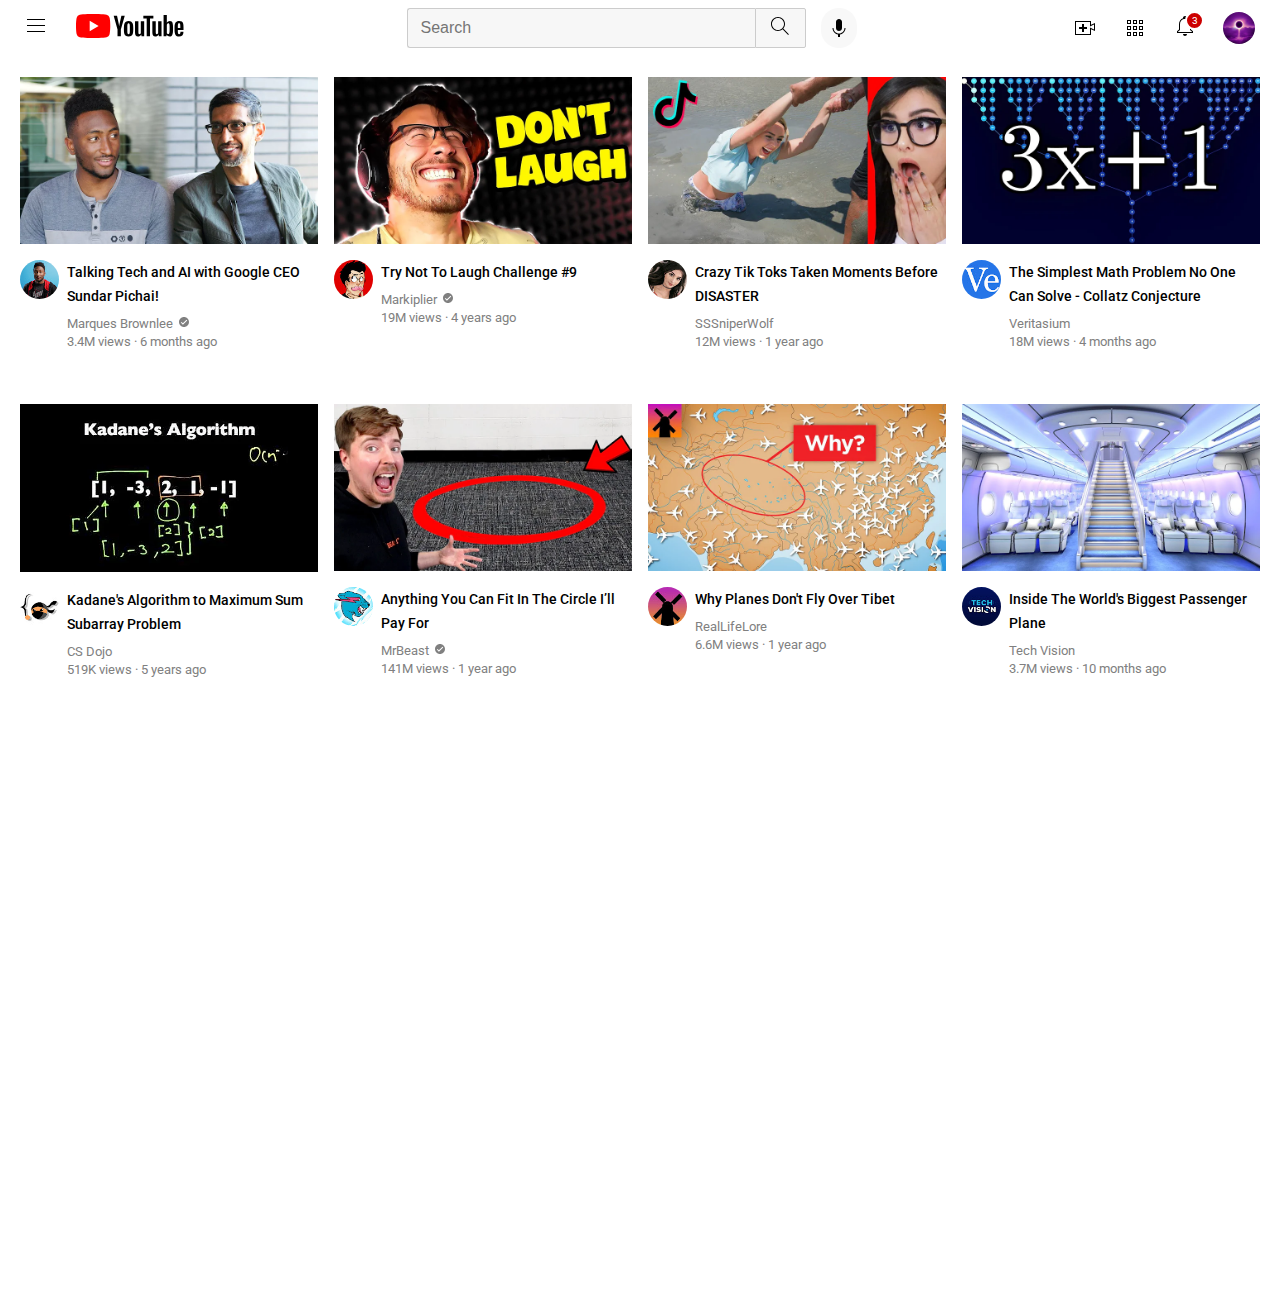
==== src/index.html @ 6eafabf6 "..." ====
<!DOCTYPE html>
<html lang="en">
<head>
    <meta charset="UTF-8">
    <meta name="viewport" content="width=device-width, initial-scale=1.0">
    <title>YouTube Clone</title>
    <link rel="stylesheet" href="style.css">
    <link rel="stylesheet" type="text/css" href="header.css">
    <link href="https://fonts.googleapis.com/css?family=Roboto+Mono|Roboto+Slab|Roboto:300,400,500,700" rel="stylesheet" />
</head>
<body>
    <header>
        <div class="left-section">
            <img src="../icons/hamburger-menu.svg" alt="WTF?!?!" class="hamburger-menu">
            <a href="https://youtube.com" class="ytb-logo-ling"><img src="../icons/youtube-logo.svg" alt="WTF?!?!" class="ytb-logo"></a>
        </div>
        <div class="middle-section">
            <input type="text" class="ytb-input" placeholder="Search">
        
            <button class="search-btn">
                <img src="../icons/search.svg" alt="WTF?!?!" class="search-icon">
            </button>
            <div class="tip">Search</div>
            <button class="microphone-btn">
                <img src="../icons/voice-search-icon.svg" alt="WTF?!?!" class="microphone-icon">
            </button>
            <div class="tip">Search with your voice</div>
        </div>
        <div class="right-section">
            <div class="tooltip-container">
                <img src="../icons/upload.svg" alt="WTF?!?!" class="tooltip-icon">
                <div class="tip">Create</div>
            </div>
            <div class="tooltip-container">
                <img src="../icons/youtube-apps.svg" alt="WTF?!?!" class="tooltip-icon">
                <div class="tip">YouTube apps</div>
            </div>
            <div class="tooltip-container">
                <div class="notifications-container">
                    <img src="../icons/notifications.svg" alt="WTF?!?!" class="tooltip-icon">
                    <div class="notification-count">3</div>
                </div>
                <div class="tip">Notifications</div>
            </div>
            <img src="../images/avatar.jpg" alt="WTF?!?!" class="user-avatar">
        </div>
    </header>


    <div class="main">
        <div class="video-grid">
            <!-- 1 -->
    
            <div class="video-preview">
                <div class="video-thumbnail">
                    <a href="https://www.youtube.com/watch?v=n2RNcPRtAiY&ab_channel=MarquesBrownlee">
                        <img src="../images/thumbnail-1.webp" alt="WTF?!?!" class="thumbnail">
                    </a>
                </div>
                <div class="video-info-grid">
                    <div class="channel-picture">
                        <a href="https://www.youtube.com/@mkbhd">
                            <img src="../channel-pictures/channel-1.jpeg" alt="WTF?!?!" class="profile-picture">
                        </a>
                        
                    </div>
                    <div class="video-info">
                        <p class="video-title">
                            <a href="https://www.youtube.com/watch?v=n2RNcPRtAiY&ab_channel=MarquesBrownlee" class="video-title-link">Talking Tech and AI with Google CEO Sundar Pichai!</a>
                        </p>
                        
                        <p class="video-author">
                            <a href="https://www.youtube.com/@mkbhd" class="video-author-link">
                                Marques Brownlee <svg height="12" viewBox="0 0 24 24" width="12" focusable="false" style="pointer-events: none; display: inline-block; fill: gray; margin-left: 2px;"><path d="M12 2C6.5 2 2 6.5 2 12s4.5 10 10 10 10-4.5 10-10S17.5 2 12 2zM9.8 17.3l-4.2-4.1L7 11.8l2.8 2.7L17 7.4l1.4 1.4-8.6 8.5z"></path></svg>
                            </a>
                        </p>
                        <p class="video-stats">
                            3.4M views &#183; 6 months ago
                        </p>
                    </div>
                </div>
            </div>
    
            <!-- 2 -->
    
            <div class="video-preview">
                <div class="video-thumbnail">
                    <a href="https://www.youtube.com/watch?v=mP0RAo9SKZk">
                        <img src="../images/thumbnail-2.webp" alt="WTF?!?!" class="thumbnail">
                    </a>
                    
                </div>
                <div class="video-info-grid">
                    <div class="channel-picture">
                        <a href="https://www.youtube.com/c/markiplier">
                            <img src="../channel-pictures/channel-2.jpeg" alt="WTF?!?!" class="profile-picture">
                        </a>
                        
                    </div>
                    <div class="video-info">
                        <p class="video-title">
                            <a href="https://www.youtube.com/watch?v=mP0RAo9SKZk" class="video-title-link">
                                Try Not To Laugh Challenge #9
                            </a>
                        </p>
                        <p class="video-author">
                            <a href="https://www.youtube.com/c/markiplier" class="video-author-link">
                                Markiplier <svg height="12" viewBox="0 0 24 24" width="12" focusable="false" style="pointer-events: none; display: inline-block; fill: gray; margin-left: 2px;"><path d="M12 2C6.5 2 2 6.5 2 12s4.5 10 10 10 10-4.5 10-10S17.5 2 12 2zM9.8 17.3l-4.2-4.1L7 11.8l2.8 2.7L17 7.4l1.4 1.4-8.6 8.5z"></path></svg>
                            </a>
                        </p>
                        
                        <p class="video-stats">
                            19M views &#183; 4 years ago
                        </p>
                    </div>
                </div>
            </div>
    
            <!-- 3 -->
            <div class="video-preview">
                <div class="video-thumbnail">
                    <a href="https://www.youtube.com/watch?v=FgjPQQeTh1w">
                        <img src="../images/thumbnail-3.webp" alt="WTF?!?!" class="thumbnail">
                    </a>
                    
                </div>
                <div class="video-info-grid">
                    <div class="channel-picture">
                        <a href="https://www.youtube.com/user/SSSniperWolf">
                            <img src="../channel-pictures/channel-3.jpeg" alt="WTF?!?!" class="profile-picture">
                        </a>
                        
                    </div>
                    <div class="video-info">
                        <p class="video-title">
                            <a href="https://www.youtube.com/watch?v=FgjPQQeTh1w" class="video-title-link">
                                Crazy Tik Toks Taken Moments Before DISASTER
                            </a>
                        </p>
                        <p class="video-author">
                            <a href="https://www.youtube.com/user/SSSniperWolf" class="video-author-link">
                                SSSniperWolf
                            </a>
                        </p>
                        <p class="video-stats">
                            12M views &#183; 1 year ago
                        </p>
                    </div>
                </div>
            </div>
    
            <!-- 4 -->
            <div class="video-preview">
                <div class="video-thumbnail">
                    <a href="https://www.youtube.com/watch?v=094y1Z2wpJg">
                        <img src="../images/thumbnail-4.webp" alt="WTF?!?!" class="thumbnail">
                    </a>
                    
                </div>
                <div class="video-info-grid">
                    <div class="channel-picture">
                        <a href="https://www.youtube.com/c/veritasium">
                            <img src="../channel-pictures/channel-4.jpeg" alt="WTF?!?!" class="profile-picture">
                        </a>
                        
                    </div>
                    <div class="video-info">
                        <p class="video-title">
                            <a href="https://www.youtube.com/watch?v=094y1Z2wpJg" class="video-title-link">
                                The Simplest Math Problem No One Can Solve - Collatz Conjecture
                            </a>
                        </p>
                        <p class="video-author">
                            <a href="https://www.youtube.com/c/veritasium" class="video-author-link">
                                Veritasium
                            </a>
                        </p>
                        <p class="video-stats">
                            18M views &#183; 4 months ago
                        </p>
                    </div>
                </div>
            </div>
    
            <!-- 5 -->
            <div class="video-preview">
                <div class="video-thumbnail">
                    <a href="https://www.youtube.com/watch?v=86CQq3pKSUw">
                        <img src="../images/thumbnail-5.webp" alt="WTF?!?!" class="thumbnail">
                    </a>
                    
                </div>
                <div class="video-info-grid">
                    <div class="channel-picture">
                        <a href="https://www.youtube.com/c/CSDojo">
                            <img src="../channel-pictures/channel-5.jpeg" alt="WTF?!?!" class="profile-picture">
                        </a>
                        
                    </div>
                    <div class="video-info">
                        <p class="video-title">
                            <a href="https://www.youtube.com/watch?v=86CQq3pKSUw" class="video-title-link">
                                Kadane's Algorithm to Maximum Sum Subarray Problem
                            </a>
                        </p>
                        <p class="video-author">
                            <a href="https://www.youtube.com/c/CSDojo" class="video-author-link">
                                CS Dojo
                            </a>
                        </p>
                        <p class="video-stats">
                            519K views &#183; 5 years ago
                        </p>
                    </div>
                </div>
            </div>
        
            <!-- 6 -->
            <div class="video-preview">
                <div class="video-thumbnail">
                    <a href="https://www.youtube.com/watch?v=yXWw0_UfSFg">
                        <img src="../images/thumbnail-6.webp" alt="WTF?!?!" class="thumbnail">
                    </a>
                    
                </div>
                <div class="video-info-grid">
                    <div class="channel-picture">
                        <a href="https://www.youtube.com/channel/UCX6OQ3DkcsbYNE6H8uQQuVA">
                            <img src="../channel-pictures/channel-6.jpeg" alt="WTF?!?!" class="profile-picture">
                        </a>
                        
                    </div>
                    <div class="video-info">
                        <p class="video-title">
                            <a href="https://www.youtube.com/watch?v=yXWw0_UfSFg" class="video-title-link">
                                Anything You Can Fit In The Circle I’ll Pay For
                            </a>
                        </p>
                        <p class="video-author">
                            <a href="https://www.youtube.com/channel/UCX6OQ3DkcsbYNE6H8uQQuVA" class="video-author-link">
                                MrBeast <svg height="12" viewBox="0 0 24 24" width="12" focusable="false" style="pointer-events: none; display: inline-block; fill: gray; margin-left: 2px;"><path d="M12 2C6.5 2 2 6.5 2 12s4.5 10 10 10 10-4.5 10-10S17.5 2 12 2zM9.8 17.3l-4.2-4.1L7 11.8l2.8 2.7L17 7.4l1.4 1.4-8.6 8.5z"></path></svg>
                            </a>
                        </p>
                        <p class="video-stats">
                            141M views &#183; 1 year ago
                        </p>
                    </div>
                </div>
            </div>
    
            <!-- 7 -->
            <div class="video-preview">
                <div class="video-thumbnail">
                    <a href="https://www.youtube.com/watch?v=fNVa1qMbF9Y">
                        <img src="../images/thumbnail-7.webp" alt="WTF?!?!" class="thumbnail">
                    </a>
                    
                </div>
                <div class="video-info-grid">
                    <div class="channel-picture">
                        <a href="https://www.youtube.com/channel/UCP5tjEmvPItGyLhmjdwP7Ww">
                            <img src="../channel-pictures/channel-7.jpeg" alt="WTF?!?!" class="profile-picture">
                        </a>
                    </div>
                    <div class="video-info">
                        <p class="video-title">
                            <a href="https://www.youtube.com/watch?v=fNVa1qMbF9Y" class="video-title-link">
                                Why Planes Don't Fly Over Tibet
                            </a>
                        </p>
                        <p class="video-author">
                            <a href="https://www.youtube.com/channel/UCP5tjEmvPItGyLhmjdwP7Ww" class="video-author-link">
                                RealLifeLore
                            </a>
                        </p>
                        <p class="video-stats">
                            6.6M views &#183; 1 year ago
                        </p>
                    </div>
                </div>
            </div>
        
            <!-- 8 -->
            <div class="video-preview">
                <div class="video-thumbnail">
                    <a href="https://www.youtube.com/watch?v=lFm4EM1juls">
                        <img src="../images/thumbnail-8.webp" alt="WTF?!?!" class="thumbnail">
                    </a>
                </div>
                <div class="video-info-grid">
                    <div class="channel-picture">
                        <a href="https://www.youtube.com/channel/UCHAK6CyegY22Zj2GWrcaIxg">
                            <img src="../channel-pictures/channel-8.jpeg" alt="WTF?!?!" class="profile-picture">
                        </a>
                    </div>
                    <div class="video-info">
                        <p class="video-title">
                            <a href="https://www.youtube.com/watch?v=lFm4EM1juls" class="video-title-link">
                                Inside The World's Biggest Passenger Plane
                            </a>
                        </p>
                        <p class="video-author">
                            <a href="https://www.youtube.com/channel/UCHAK6CyegY22Zj2GWrcaIxg" class="video-author-link">
                                Tech Vision
                            </a>
                        </p>
                        <p class="video-stats">
                            3.7M views &#183; 10 months ago
                        </p>
                    </div>
                </div>
                
                
        </div>
    </div>

    
    
</body>
</html>
---- src/style.css ----
@import url('https://fonts.googleapis.com/css2?family=Roboto:wght@400;500;700&display=swap');

html,
body {
    font-family: "Roboto", Arial;
}

.main {
    padding-top: 57px;
}

.video-grid {
    display: grid;
    grid-template-columns: 1fr 1fr 1fr 1fr;
    column-gap: 16px;
    row-gap: 40px;
    padding: 20px;
}

.thumbnail-container {
    position: relative;
    box-sizing: border-box;
}

.thumbnail {
    width: 100%;
}

.video-title {
    font-weight: 500;
    font-size: 14px;
    margin-bottom: 5px;
    margin-top: 12px;
    line-height: 24px;
}

.video-title-link {
    text-decoration: none;
    display: inline-block;
    color: black;
}

.video-title-text {
    display: block;
    font-weight: 500;
}

.video-author,
.video-stats {
    color: gray;
    font-size: small;
}

.video-author {
    margin-bottom: 3px;
    margin-top: 8px;
    display: block;
}

.video-author-link {
    text-decoration: none;
    color: gray;
}

.video-stats {
    margin-top: 0;
    margin-bottom: 15px;
}

.video-info-grid {
    display: grid;
    grid-template-columns: 47px 1fr;
}

.channel-picture {
    margin-top: 12px;
    margin-right: 8px;
}

.profile-picture {
    width: 100%;
    border-radius: 50%;
}

.video-time {
    position: absolute;
    bottom: 7px;
    right: 4px;
    background-color: black;
    color: white;
    border-radius: 2px;
    opacity: 0.9;
    padding: 2px 4px;
    font-size: 12px;
    font-weight: 500;
}
---- src/header.css ----
html,
body {
    padding: 0;
    margin: 0;
    padding-bottom: 300px;
    font-family: "Roboto", Arial;
}

header {
    display: flex;
    height: 55px;
    width: 100%;
    flex-direction: row;
    justify-content: space-between;
    align-items: center;
    margin-bottom: 20px;
    background-color: white;
    position: fixed;
    margin-bottom: 20px;
}

.left-section {
    width: 185px;
}

.hamburger-menu {
    height: 24px;
    margin-left: 24px;
    margin-right: 24px;
    vertical-align: top;
    cursor: pointer;
}

.ytb-logo {
    height: 24px;
    cursor: pointer;
}

.middle-section {
    display: flex;
    flex: 1;
    margin-left: 70px;
    margin-right: 35px;
    max-width: 450px;
}

.ytb-input {
    width: 100%;
    border-width: 1px;
    outline: none;
    border-bottom-left-radius: 3px;
    border-top-left-radius: 3px;
    border-style: solid;
    border-color: #cccccc;
    padding-left: 13px;
    padding-top: 10px;
    padding-bottom: 10px;
    max-width: 450px;
    border-right: none;
    background-color: #f7f7f7;
    font-size: 16px;
}

.right-section {
    width: 182px;
    display: flex;
    align-items: center;
    justify-content: space-between;
    margin-left: 30px;
    margin-right: 25px;

}

.search-icon {
    width: 24px;
    height: 24px;
}

.search-btn {
    height: 40px;
    width: 64px;
    border: 1px solid #cccccc;
    
    border-top-right-radius: 2px;
    border-bottom-right-radius: 2px;
    background-color: #f7f7f7;
    cursor: pointer;
    margin-right: 8px;
    margin-right: 15px;
}

.microphone-icon {
    width: 24px;
    height: 24px;
}

.microphone-btn {
    cursor: pointer;
    height: 40px;
    width: 40px;
    border-radius: 20px;
    border: none;
    background-color: #f8f8f8;
    display: flex;
    justify-content: center;
    align-items: center;
}

.tooltip-container {
    position: relative;
    display: flex;
    justify-content: center;
}

.tooltip-icon {
    width: 24px;
    height: 24px;
    cursor: pointer;
    cursor: pointer;
}

.tooltip-icon:hover + .tip,
.notifications-container:hover + .tip,
.search-container:hover + .tip,
.microphone-container:hover + .tip {
    opacity: 0.8;
}

.user-avatar {
    width: 32px;
    height: 32px;
    border-radius: 50%;
    cursor: pointer;
}

.notification-count {
    cursor: pointer;
    width: 15px;
    height: 15px;
    background-color: #cc0000;
    border-radius: 80px;
    position: absolute;
    top: -3px;
    right: -7px;
    color: white;
    border: 2px solid white;
    display: flex;
    justify-content: center;
    align-items: center;
    font-size: 10px;
}

.tip {
    background-color: rgba(96, 96, 96, 0.8);
    color: white;
    font-size: 12px;
    padding: 8px;
    border-radius: 2px;
    opacity: 0;
    transition: opacity 150ms;
    position: absolute;
    top: 30px;
    cursor: default;
}
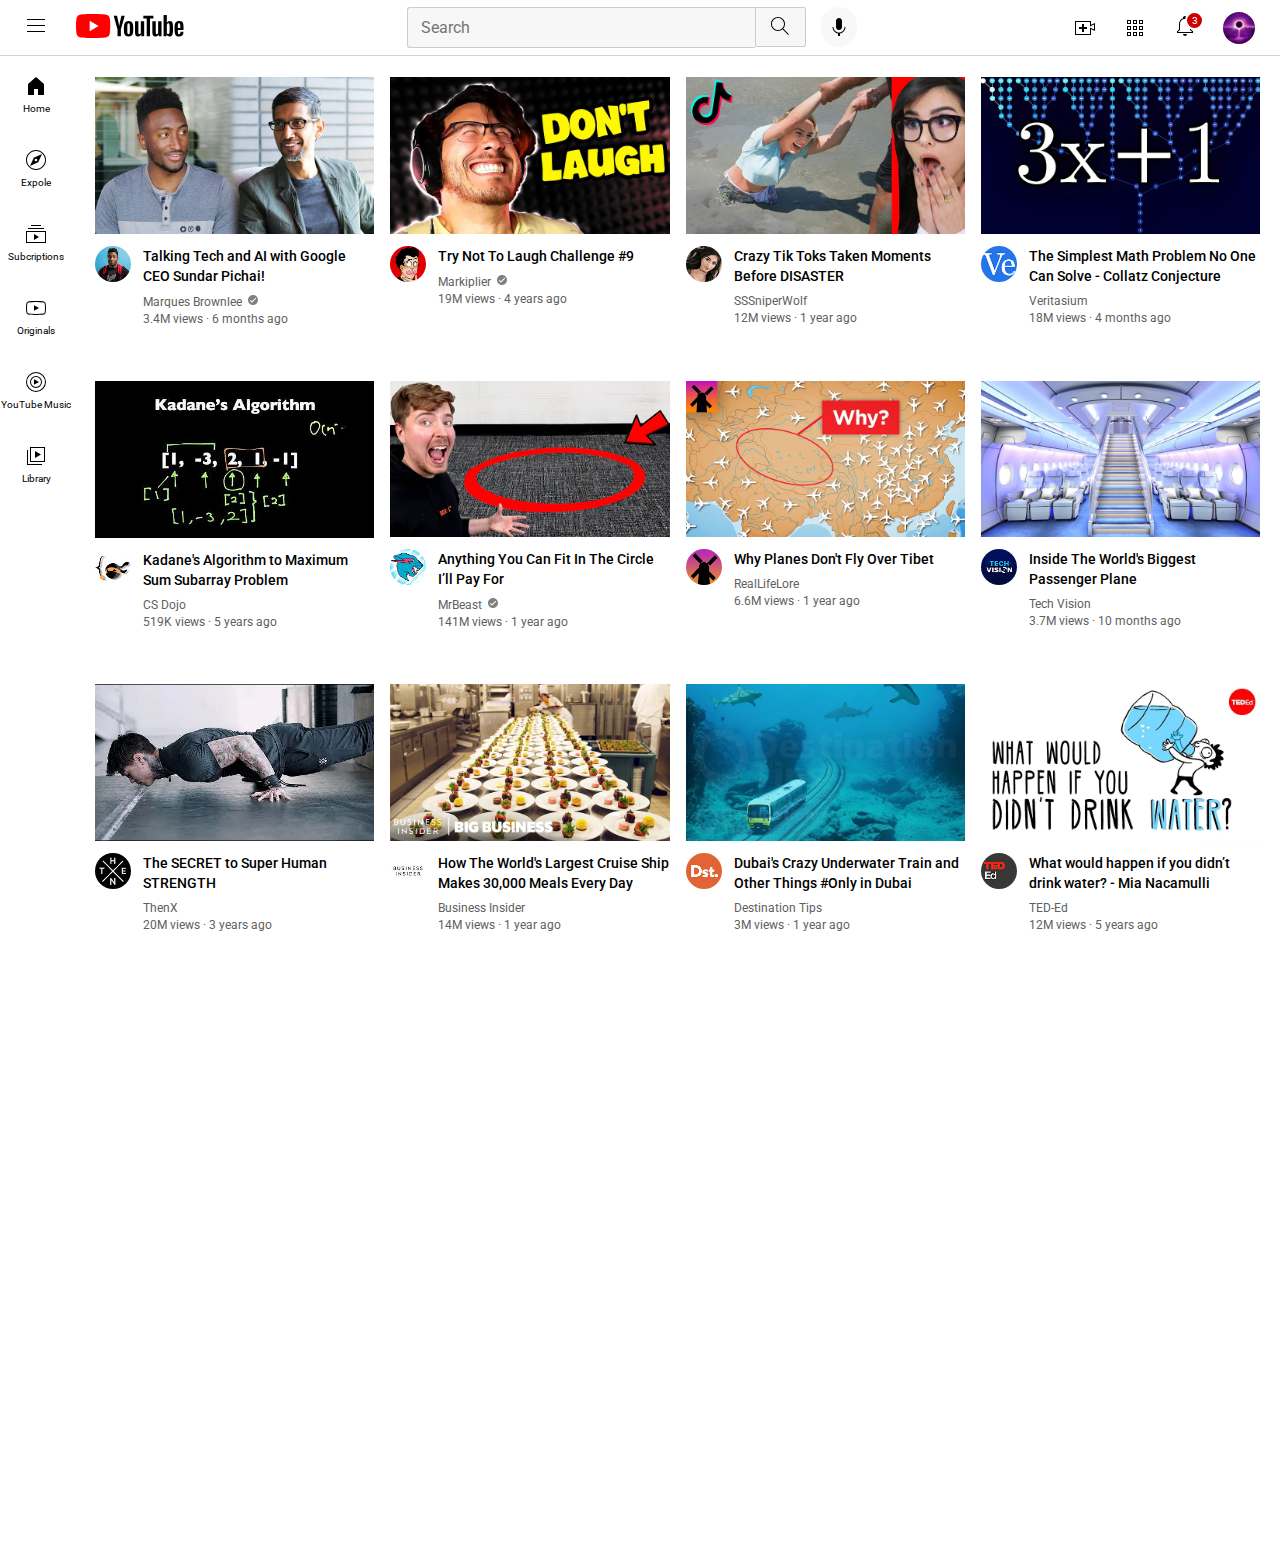
==== commit af39f850: "add sidebar" ====
--- a/src/index.html
+++ b/src/index.html
@@ -6,6 +6,7 @@
     <title>YouTube Clone</title>
     <link rel="stylesheet" href="style.css">
     <link rel="stylesheet" type="text/css" href="header.css">
+    <link rel="stylesheet" href="sidebar.css">
     <link href="https://fonts.googleapis.com/css?family=Roboto+Mono|Roboto+Slab|Roboto:300,400,500,700" rel="stylesheet" />
 </head>
 <body>
@@ -46,8 +47,34 @@
         </div>
     </header>
 
-
-    <div class="main">
+    <nav class="sidebar">
+        <div class="sidebar-link">
+            <img src="../icons/home.svg" alt="WTF">
+            <div>Home</div>
+        </div>
+        <div class="sidebar-link">
+            <img src="../icons/explore.svg" alt="WTF">
+            <div>Expole</div>
+        </div>
+        <div class="sidebar-link">
+            <img src="../icons/subscriptions.svg" alt="WTF">
+            <div>Subcriptions</div>
+        </div>
+        <div class="sidebar-link">
+            <img src="../icons/originals.svg" alt="WTF">
+            <div>Originals</div>
+        </div>
+        <div class="sidebar-link">
+            <img src="../icons/youtube-music.svg" alt="WTF">
+            <div>YouTube Music</div>
+        </div>
+        <div class="sidebar-link">
+            <img src="../icons/library.svg" alt="WTF">
+            <div>Library</div>
+        </div>
+    </nav>
+
+    <main class="main">
         <div class="video-grid">
             <!-- 1 -->
     
@@ -308,9 +335,132 @@
                             3.7M views &#183; 10 months ago
                         </p>
                     </div>
-                </div>
-                
-                
+                </div>    
+            </div>
+
+            <!-- 9 -->
+            <div class="video-preview">
+                <div class="video-thumbnail">
+                    <a href="https://www.youtube.com/watch?v=n2RNcPRtAiY&ab_channel=MarquesBrownlee">
+                        <img src="../images/thumbnail-9.webp" alt="WTF?!?!" class="thumbnail">
+                    </a>
+                </div>
+                <div class="video-info-grid">
+                    <div class="channel-picture">
+                        <a href="https://www.youtube.com/@mkbhd">
+                            <img src="../channel-pictures/channel-9.jpeg" alt="WTF?!?!" class="profile-picture">
+                        </a>
+                        
+                    </div>
+                    <div class="video-info">
+                        <p class="video-title">
+                            <a href="https://www.youtube.com/watch?v=n2RNcPRtAiY&ab_channel=MarquesBrownlee" class="video-title-link">The SECRET to Super Human STRENGTH</a>
+                        </p>
+                        
+                        <p class="video-author">
+                            <a href="https://www.youtube.com/@mkbhd" class="video-author-link">
+                                ThenX
+                            </a>
+                        </p>
+                        <p class="video-stats">
+                            20M views &#183; 3 years ago
+                        </p>
+                    </div>
+                </div>
+            </div>
+
+            <!-- 10 -->
+            <div class="video-preview">
+                <div class="video-thumbnail">
+                    <a href="https://www.youtube.com/watch?v=n2RNcPRtAiY&ab_channel=MarquesBrownlee">
+                        <img src="../images/thumbnail-10.webp" alt="WTF?!?!" class="thumbnail">
+                    </a>
+                </div>
+                <div class="video-info-grid">
+                    <div class="channel-picture">
+                        <a href="https://www.youtube.com/@mkbhd">
+                            <img src="../channel-pictures/channel-10.jpeg" alt="WTF?!?!" class="profile-picture">
+                        </a>
+                        
+                    </div>
+                    <div class="video-info">
+                        <p class="video-title">
+                            <a href="https://www.youtube.com/watch?v=n2RNcPRtAiY&ab_channel=MarquesBrownlee" class="video-title-link">How The World's Largest Cruise Ship Makes 30,000 Meals Every Day</a>
+                        </p>
+                        
+                        <p class="video-author">
+                            <a href="https://www.youtube.com/@mkbhd" class="video-author-link">
+                                Business Insider
+                            </a>
+                        </p>
+                        <p class="video-stats">
+                            14M views &#183; 1 year ago
+                        </p>
+                    </div>
+                </div>
+            </div>
+
+            <!-- 11 -->
+            <div class="video-preview">
+                <div class="video-thumbnail">
+                    <a href="https://www.youtube.com/watch?v=n2RNcPRtAiY&ab_channel=MarquesBrownlee">
+                        <img src="../images/thumbnail-11.webp" alt="WTF?!?!" class="thumbnail">
+                    </a>
+                </div>
+                <div class="video-info-grid">
+                    <div class="channel-picture">
+                        <a href="https://www.youtube.com/@mkbhd">
+                            <img src="../channel-pictures/channel-11.jpeg" alt="WTF?!?!" class="profile-picture">
+                        </a>
+                        
+                    </div>
+                    <div class="video-info">
+                        <p class="video-title">
+                            <a href="https://www.youtube.com/watch?v=n2RNcPRtAiY&ab_channel=MarquesBrownlee" class="video-title-link">Dubai's Crazy Underwater Train and Other Things #Only in Dubai</a>
+                        </p>
+                        
+                        <p class="video-author">
+                            <a href="https://www.youtube.com/@mkbhd" class="video-author-link">
+                                Destination Tips
+                            </a>
+                        </p>
+                        <p class="video-stats">
+                            3M views &#183; 1 year ago
+                        </p>
+                    </div>
+                </div>
+            </div>
+
+            <!-- 12 -->
+            <div class="video-preview">
+                <div class="video-thumbnail">
+                    <a href="https://www.youtube.com/watch?v=n2RNcPRtAiY&ab_channel=MarquesBrownlee">
+                        <img src="../images/thumbnail-12.webp" alt="WTF?!?!" class="thumbnail">
+                    </a>
+                </div>
+                <div class="video-info-grid">
+                    <div class="channel-picture">
+                        <a href="https://www.youtube.com/@mkbhd">
+                            <img src="../channel-pictures/channel-12.jpeg" alt="WTF?!?!" class="profile-picture">
+                        </a>
+                        
+                    </div>
+                    <div class="video-info">
+                        <p class="video-title">
+                            <a href="https://www.youtube.com/watch?v=n2RNcPRtAiY&ab_channel=MarquesBrownlee" class="video-title-link">What would happen if you didn’t drink water? - Mia Nacamulli</a>
+                        </p>
+                        
+                        <p class="video-author">
+                            <a href="https://www.youtube.com/@mkbhd" class="video-author-link">
+                                TED-Ed
+                            </a>
+                        </p>
+                        <p class="video-stats">
+                            12M views &#183; 5 years ago
+                        </p>
+                    </div>
+                </div>
+            </div>
         </div>
     </div>
 
--- a/src/style.css
+++ b/src/style.css
@@ -7,6 +7,7 @@
 
 .main {
     padding-top: 57px;
+    padding-left: 75px;
 }
 
 .video-grid {
@@ -30,8 +31,8 @@
     font-weight: 500;
     font-size: 14px;
     margin-bottom: 5px;
-    margin-top: 12px;
-    line-height: 24px;
+    margin-top: 8px;
+    line-height: 20px;
 }
 
 .video-title-link {
@@ -47,8 +48,8 @@
 
 .video-author,
 .video-stats {
-    color: gray;
-    font-size: small;
+    color: #606060;
+    font-size: 12px;
 }
 
 .video-author {
@@ -59,7 +60,7 @@
 
 .video-author-link {
     text-decoration: none;
-    color: gray;
+    color: #606060;
 }
 
 .video-stats {
@@ -69,12 +70,14 @@
 
 .video-info-grid {
     display: grid;
-    grid-template-columns: 47px 1fr;
+    grid-template-columns: 48px 1fr;
 }
 
 .channel-picture {
-    margin-top: 12px;
+    margin-top: 8px;
     margin-right: 8px;
+    width: 36px;
+    height: 36px;
 }
 
 .profile-picture {
--- a/src/header.css
+++ b/src/header.css
@@ -17,6 +17,13 @@
     background-color: white;
     position: fixed;
     margin-bottom: 20px;
+    top: 0;
+    left: 0;
+    right: 0;
+
+    border-bottom-style: solid;
+    border-bottom-width: 1px;
+    border-bottom-color: lightgray;
 }
 
 .left-section {
--- a/src/sidebar.css
+++ b/src/sidebar.css
@@ -0,0 +1,30 @@
+@import url('https://fonts.googleapis.com/css2?family=Roboto:wght@400;500;700&display=swap');
+
+* {
+    font-family: "Roboto", Arial;
+}
+
+.sidebar {
+    background-color: white;
+    color: black;
+    position: fixed;
+    left: 0;
+    bottom: 0;
+    top: 57px;
+    width: 72px;
+}
+
+.sidebar-link {
+    cursor: pointer;
+    display: flex;
+    flex-direction: column;
+    font-size: 10px;
+    justify-content: center;
+    align-items: center;
+    height: 74px;
+}
+
+.sidebar-link img {
+    height: 24px;
+    margin-bottom: 5px;
+}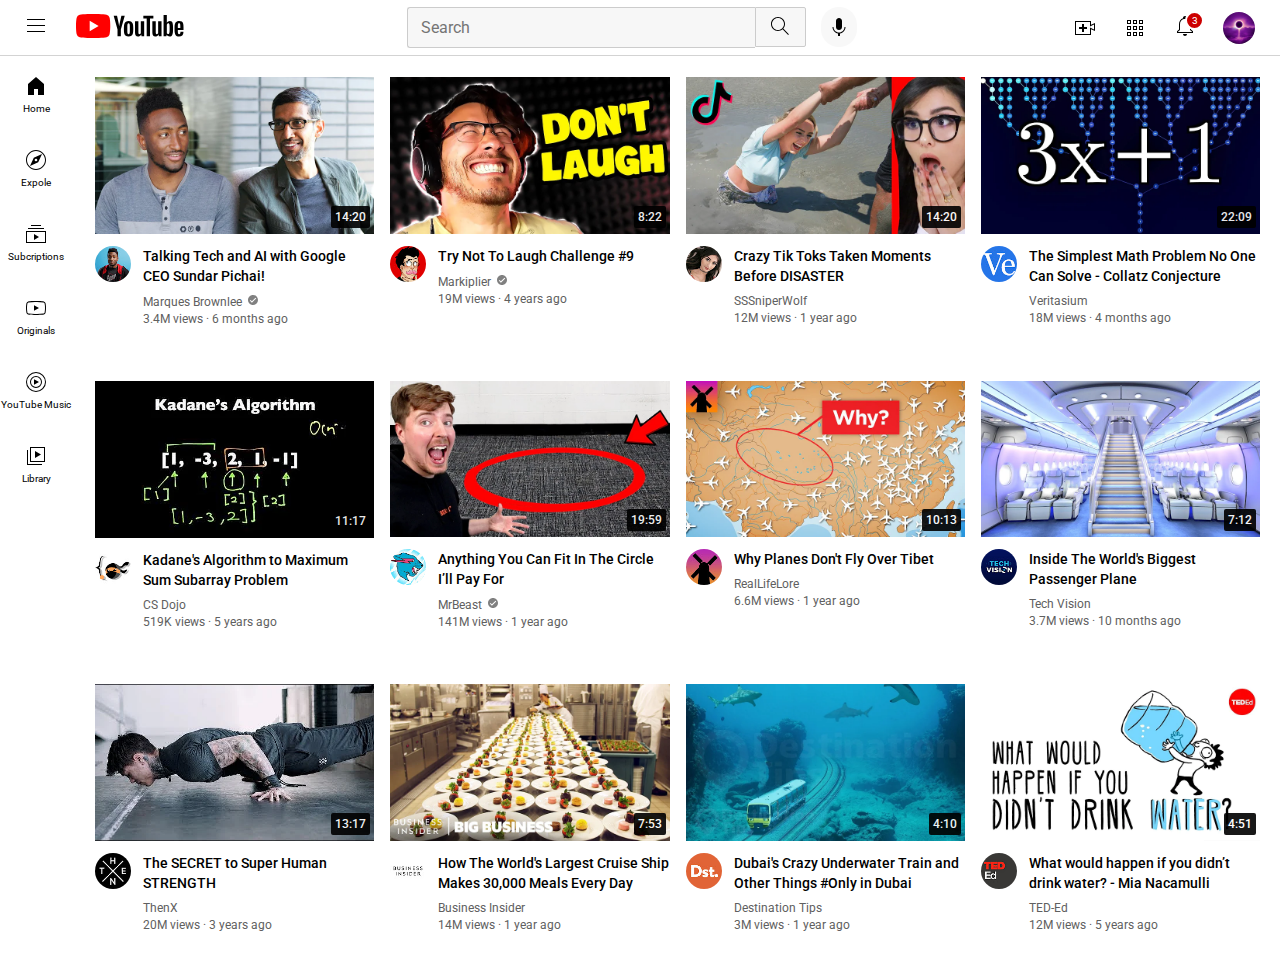
==== commit 6480f355: "add video time and fixed bugs" ====
--- a/src/index.html
+++ b/src/index.html
@@ -83,6 +83,7 @@
                     <a href="https://www.youtube.com/watch?v=n2RNcPRtAiY&ab_channel=MarquesBrownlee">
                         <img src="../images/thumbnail-1.webp" alt="WTF?!?!" class="thumbnail">
                     </a>
+                    <div class="video-time">14:20</div>
                 </div>
                 <div class="video-info-grid">
                     <div class="channel-picture">
@@ -115,7 +116,7 @@
                     <a href="https://www.youtube.com/watch?v=mP0RAo9SKZk">
                         <img src="../images/thumbnail-2.webp" alt="WTF?!?!" class="thumbnail">
                     </a>
-                    
+                    <div class="video-time">8:22</div>
                 </div>
                 <div class="video-info-grid">
                     <div class="channel-picture">
@@ -149,7 +150,7 @@
                     <a href="https://www.youtube.com/watch?v=FgjPQQeTh1w">
                         <img src="../images/thumbnail-3.webp" alt="WTF?!?!" class="thumbnail">
                     </a>
-                    
+                    <div class="video-time">14:20</div>
                 </div>
                 <div class="video-info-grid">
                     <div class="channel-picture">
@@ -182,7 +183,7 @@
                     <a href="https://www.youtube.com/watch?v=094y1Z2wpJg">
                         <img src="../images/thumbnail-4.webp" alt="WTF?!?!" class="thumbnail">
                     </a>
-                    
+                    <div class="video-time">22:09</div>
                 </div>
                 <div class="video-info-grid">
                     <div class="channel-picture">
@@ -215,7 +216,7 @@
                     <a href="https://www.youtube.com/watch?v=86CQq3pKSUw">
                         <img src="../images/thumbnail-5.webp" alt="WTF?!?!" class="thumbnail">
                     </a>
-                    
+                    <div class="video-time">11:17</div>
                 </div>
                 <div class="video-info-grid">
                     <div class="channel-picture">
@@ -248,7 +249,7 @@
                     <a href="https://www.youtube.com/watch?v=yXWw0_UfSFg">
                         <img src="../images/thumbnail-6.webp" alt="WTF?!?!" class="thumbnail">
                     </a>
-                    
+                    <div class="video-time">19:59</div>
                 </div>
                 <div class="video-info-grid">
                     <div class="channel-picture">
@@ -281,7 +282,7 @@
                     <a href="https://www.youtube.com/watch?v=fNVa1qMbF9Y">
                         <img src="../images/thumbnail-7.webp" alt="WTF?!?!" class="thumbnail">
                     </a>
-                    
+                    <div class="video-time">10:13</div>
                 </div>
                 <div class="video-info-grid">
                     <div class="channel-picture">
@@ -313,6 +314,7 @@
                     <a href="https://www.youtube.com/watch?v=lFm4EM1juls">
                         <img src="../images/thumbnail-8.webp" alt="WTF?!?!" class="thumbnail">
                     </a>
+                    <div class="video-time">7:12</div>
                 </div>
                 <div class="video-info-grid">
                     <div class="channel-picture">
@@ -344,6 +346,7 @@
                     <a href="https://www.youtube.com/watch?v=n2RNcPRtAiY&ab_channel=MarquesBrownlee">
                         <img src="../images/thumbnail-9.webp" alt="WTF?!?!" class="thumbnail">
                     </a>
+                    <div class="video-time">13:17</div>
                 </div>
                 <div class="video-info-grid">
                     <div class="channel-picture">
@@ -375,6 +378,7 @@
                     <a href="https://www.youtube.com/watch?v=n2RNcPRtAiY&ab_channel=MarquesBrownlee">
                         <img src="../images/thumbnail-10.webp" alt="WTF?!?!" class="thumbnail">
                     </a>
+                    <div class="video-time">7:53</div>
                 </div>
                 <div class="video-info-grid">
                     <div class="channel-picture">
@@ -406,6 +410,7 @@
                     <a href="https://www.youtube.com/watch?v=n2RNcPRtAiY&ab_channel=MarquesBrownlee">
                         <img src="../images/thumbnail-11.webp" alt="WTF?!?!" class="thumbnail">
                     </a>
+                    <div class="video-time">4:10</div>
                 </div>
                 <div class="video-info-grid">
                     <div class="channel-picture">
@@ -437,6 +442,7 @@
                     <a href="https://www.youtube.com/watch?v=n2RNcPRtAiY&ab_channel=MarquesBrownlee">
                         <img src="../images/thumbnail-12.webp" alt="WTF?!?!" class="thumbnail">
                     </a>
+                    <div class="video-time">4:51</div>
                 </div>
                 <div class="video-info-grid">
                     <div class="channel-picture">
--- a/src/style.css
+++ b/src/style.css
@@ -18,9 +18,8 @@
     padding: 20px;
 }
 
-.thumbnail-container {
+.video-thumbnail {
     position: relative;
-    box-sizing: border-box;
 }
 
 .thumbnail {
@@ -87,13 +86,13 @@
 
 .video-time {
     position: absolute;
-    bottom: 7px;
+    bottom: 10px;
     right: 4px;
     background-color: black;
     color: white;
     border-radius: 2px;
     opacity: 0.9;
-    padding: 2px 4px;
+    padding: 4px;
     font-size: 12px;
     font-weight: 500;
 }--- a/src/header.css
+++ b/src/header.css
@@ -2,7 +2,6 @@
 body {
     padding: 0;
     margin: 0;
-    padding-bottom: 300px;
     font-family: "Roboto", Arial;
 }
 
@@ -20,6 +19,7 @@
     top: 0;
     left: 0;
     right: 0;
+    z-index: 1;
 
     border-bottom-style: solid;
     border-bottom-width: 1px;
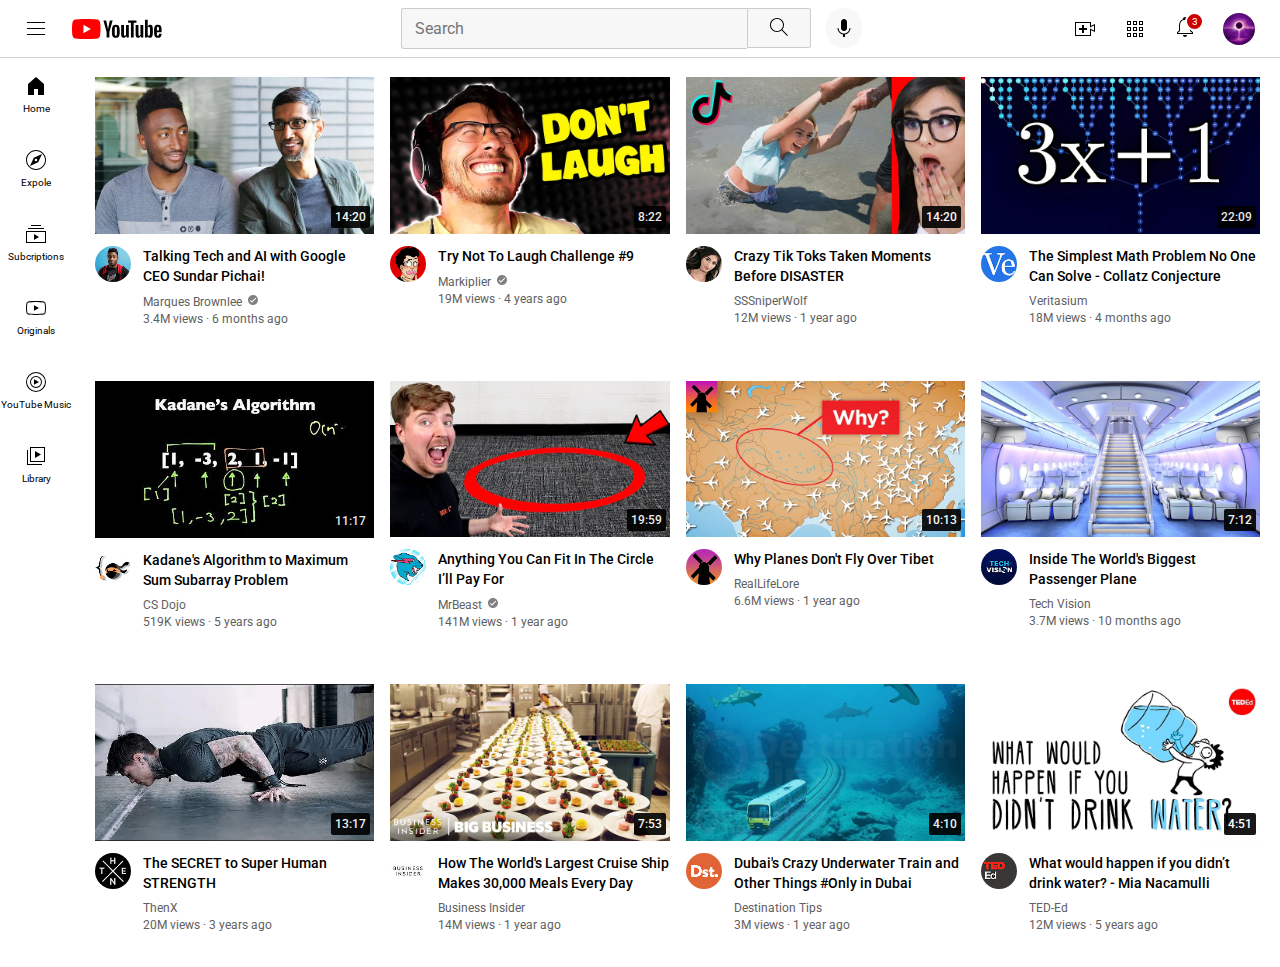
==== commit 1479d63b: "fixed interface" ====
--- a/src/index.html
+++ b/src/index.html
@@ -13,7 +13,7 @@
     <header>
         <div class="left-section">
             <img src="../icons/hamburger-menu.svg" alt="WTF?!?!" class="hamburger-menu">
-            <a href="https://youtube.com" class="ytb-logo-ling"><img src="../icons/youtube-logo.svg" alt="WTF?!?!" class="ytb-logo"></a>
+            <a href="https://youtube.com" class="ytb-logo-link"><img src="../icons/youtube-logo.svg" alt="WTF?!?!" class="ytb-logo"></a>
         </div>
         <div class="middle-section">
             <input type="text" class="ytb-input" placeholder="Search">
--- a/src/header.css
+++ b/src/header.css
@@ -7,7 +7,7 @@
 
 header {
     display: flex;
-    height: 55px;
+    height: 57px;
     width: 100%;
     flex-direction: row;
     justify-content: space-between;
@@ -28,6 +28,9 @@
 
 .left-section {
     width: 185px;
+    display: flex;
+    align-items: center;
+    flex-direction: row;
 }
 
 .hamburger-menu {
@@ -39,8 +42,12 @@
 }
 
 .ytb-logo {
-    height: 24px;
+    height: 20px;
     cursor: pointer;
+}
+
+.ytb-logo-link {
+    height: 20px;
 }
 
 .middle-section {
@@ -48,7 +55,7 @@
     flex: 1;
     margin-left: 70px;
     margin-right: 35px;
-    max-width: 450px;
+    max-width: 461px;
 }
 
 .ytb-input {
@@ -75,7 +82,7 @@
     justify-content: space-between;
     margin-left: 30px;
     margin-right: 25px;
-
+    flex-direction: row;
 }
 
 .search-icon {
@@ -85,7 +92,7 @@
 
 .search-btn {
     height: 40px;
-    width: 64px;
+    width: 84px;
     border: 1px solid #cccccc;
     
     border-top-right-radius: 2px;
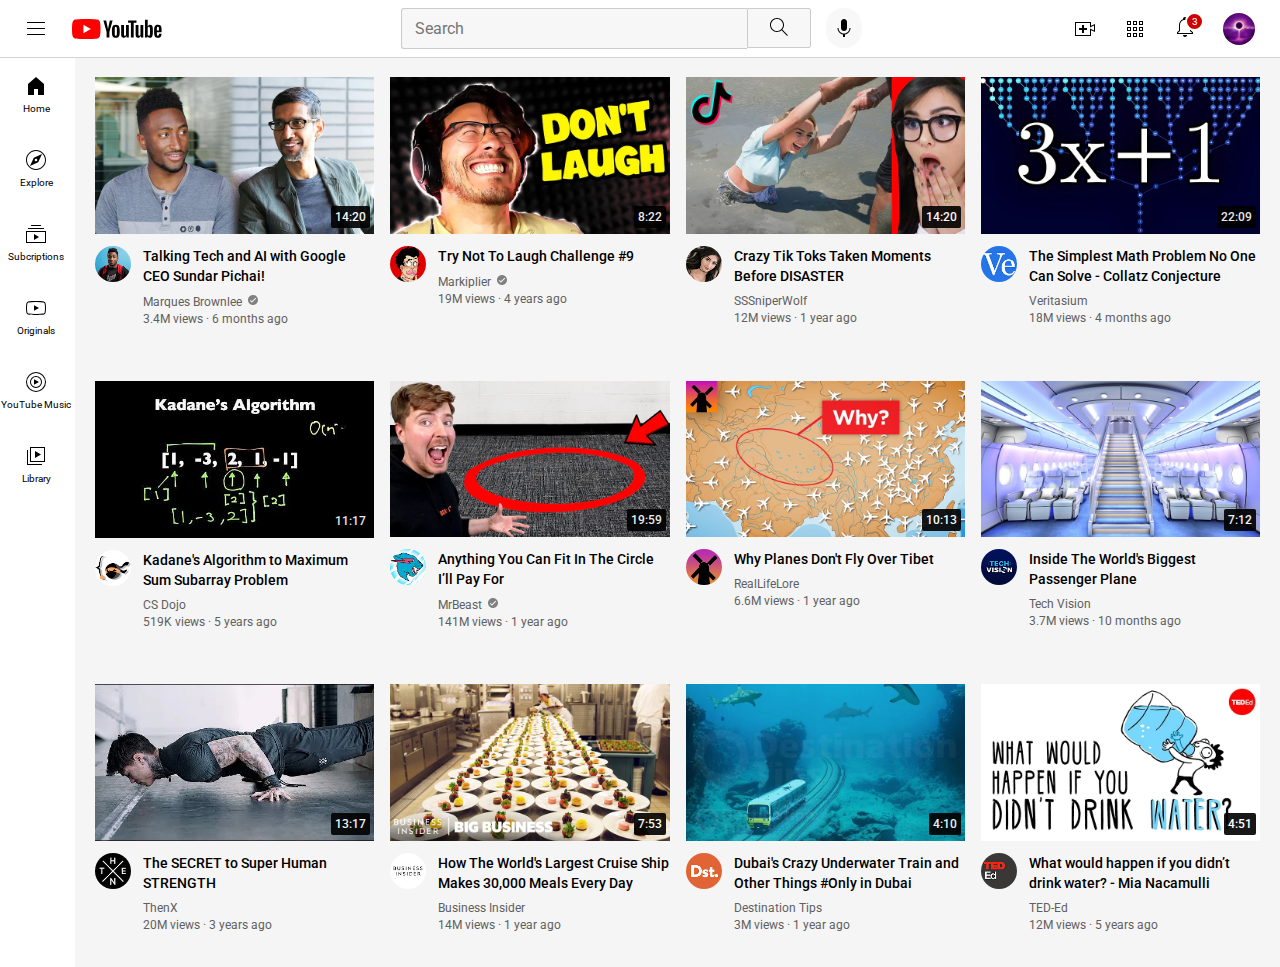
==== commit 9a83273c: "fixed code" ====
--- a/src/index.html
+++ b/src/index.html
@@ -46,7 +46,6 @@
             <img src="../images/avatar.jpg" alt="WTF?!?!" class="user-avatar">
         </div>
     </header>
-
     <nav class="sidebar">
         <div class="sidebar-link">
             <img src="../icons/home.svg" alt="WTF">
@@ -54,7 +53,7 @@
         </div>
         <div class="sidebar-link">
             <img src="../icons/explore.svg" alt="WTF">
-            <div>Expole</div>
+            <div>Explore</div>
         </div>
         <div class="sidebar-link">
             <img src="../icons/subscriptions.svg" alt="WTF">
@@ -73,11 +72,9 @@
             <div>Library</div>
         </div>
     </nav>
-
     <main class="main">
-        <div class="video-grid">
+        <section class="video-grid">
             <!-- 1 -->
-    
             <div class="video-preview">
                 <div class="video-thumbnail">
                     <a href="https://www.youtube.com/watch?v=n2RNcPRtAiY&ab_channel=MarquesBrownlee">
@@ -90,13 +87,11 @@
                         <a href="https://www.youtube.com/@mkbhd">
                             <img src="../channel-pictures/channel-1.jpeg" alt="WTF?!?!" class="profile-picture">
                         </a>
-                        
                     </div>
                     <div class="video-info">
                         <p class="video-title">
                             <a href="https://www.youtube.com/watch?v=n2RNcPRtAiY&ab_channel=MarquesBrownlee" class="video-title-link">Talking Tech and AI with Google CEO Sundar Pichai!</a>
                         </p>
-                        
                         <p class="video-author">
                             <a href="https://www.youtube.com/@mkbhd" class="video-author-link">
                                 Marques Brownlee <svg height="12" viewBox="0 0 24 24" width="12" focusable="false" style="pointer-events: none; display: inline-block; fill: gray; margin-left: 2px;"><path d="M12 2C6.5 2 2 6.5 2 12s4.5 10 10 10 10-4.5 10-10S17.5 2 12 2zM9.8 17.3l-4.2-4.1L7 11.8l2.8 2.7L17 7.4l1.4 1.4-8.6 8.5z"></path></svg>
@@ -108,9 +103,7 @@
                     </div>
                 </div>
             </div>
-    
             <!-- 2 -->
-    
             <div class="video-preview">
                 <div class="video-thumbnail">
                     <a href="https://www.youtube.com/watch?v=mP0RAo9SKZk">
@@ -123,7 +116,6 @@
                         <a href="https://www.youtube.com/c/markiplier">
                             <img src="../channel-pictures/channel-2.jpeg" alt="WTF?!?!" class="profile-picture">
                         </a>
-                        
                     </div>
                     <div class="video-info">
                         <p class="video-title">
@@ -136,14 +128,12 @@
                                 Markiplier <svg height="12" viewBox="0 0 24 24" width="12" focusable="false" style="pointer-events: none; display: inline-block; fill: gray; margin-left: 2px;"><path d="M12 2C6.5 2 2 6.5 2 12s4.5 10 10 10 10-4.5 10-10S17.5 2 12 2zM9.8 17.3l-4.2-4.1L7 11.8l2.8 2.7L17 7.4l1.4 1.4-8.6 8.5z"></path></svg>
                             </a>
                         </p>
-                        
                         <p class="video-stats">
                             19M views &#183; 4 years ago
                         </p>
                     </div>
                 </div>
             </div>
-    
             <!-- 3 -->
             <div class="video-preview">
                 <div class="video-thumbnail">
@@ -157,7 +147,6 @@
                         <a href="https://www.youtube.com/user/SSSniperWolf">
                             <img src="../channel-pictures/channel-3.jpeg" alt="WTF?!?!" class="profile-picture">
                         </a>
-                        
                     </div>
                     <div class="video-info">
                         <p class="video-title">
@@ -176,7 +165,6 @@
                     </div>
                 </div>
             </div>
-    
             <!-- 4 -->
             <div class="video-preview">
                 <div class="video-thumbnail">
@@ -190,7 +178,6 @@
                         <a href="https://www.youtube.com/c/veritasium">
                             <img src="../channel-pictures/channel-4.jpeg" alt="WTF?!?!" class="profile-picture">
                         </a>
-                        
                     </div>
                     <div class="video-info">
                         <p class="video-title">
@@ -209,7 +196,6 @@
                     </div>
                 </div>
             </div>
-    
             <!-- 5 -->
             <div class="video-preview">
                 <div class="video-thumbnail">
@@ -223,7 +209,6 @@
                         <a href="https://www.youtube.com/c/CSDojo">
                             <img src="../channel-pictures/channel-5.jpeg" alt="WTF?!?!" class="profile-picture">
                         </a>
-                        
                     </div>
                     <div class="video-info">
                         <p class="video-title">
@@ -242,7 +227,6 @@
                     </div>
                 </div>
             </div>
-        
             <!-- 6 -->
             <div class="video-preview">
                 <div class="video-thumbnail">
@@ -256,7 +240,6 @@
                         <a href="https://www.youtube.com/channel/UCX6OQ3DkcsbYNE6H8uQQuVA">
                             <img src="../channel-pictures/channel-6.jpeg" alt="WTF?!?!" class="profile-picture">
                         </a>
-                        
                     </div>
                     <div class="video-info">
                         <p class="video-title">
@@ -275,7 +258,6 @@
                     </div>
                 </div>
             </div>
-    
             <!-- 7 -->
             <div class="video-preview">
                 <div class="video-thumbnail">
@@ -307,7 +289,6 @@
                     </div>
                 </div>
             </div>
-        
             <!-- 8 -->
             <div class="video-preview">
                 <div class="video-thumbnail">
@@ -339,7 +320,6 @@
                     </div>
                 </div>    
             </div>
-
             <!-- 9 -->
             <div class="video-preview">
                 <div class="video-thumbnail">
@@ -353,13 +333,11 @@
                         <a href="https://www.youtube.com/@mkbhd">
                             <img src="../channel-pictures/channel-9.jpeg" alt="WTF?!?!" class="profile-picture">
                         </a>
-                        
                     </div>
                     <div class="video-info">
                         <p class="video-title">
                             <a href="https://www.youtube.com/watch?v=n2RNcPRtAiY&ab_channel=MarquesBrownlee" class="video-title-link">The SECRET to Super Human STRENGTH</a>
                         </p>
-                        
                         <p class="video-author">
                             <a href="https://www.youtube.com/@mkbhd" class="video-author-link">
                                 ThenX
@@ -371,7 +349,6 @@
                     </div>
                 </div>
             </div>
-
             <!-- 10 -->
             <div class="video-preview">
                 <div class="video-thumbnail">
@@ -385,7 +362,6 @@
                         <a href="https://www.youtube.com/@mkbhd">
                             <img src="../channel-pictures/channel-10.jpeg" alt="WTF?!?!" class="profile-picture">
                         </a>
-                        
                     </div>
                     <div class="video-info">
                         <p class="video-title">
@@ -403,7 +379,6 @@
                     </div>
                 </div>
             </div>
-
             <!-- 11 -->
             <div class="video-preview">
                 <div class="video-thumbnail">
@@ -417,7 +392,6 @@
                         <a href="https://www.youtube.com/@mkbhd">
                             <img src="../channel-pictures/channel-11.jpeg" alt="WTF?!?!" class="profile-picture">
                         </a>
-                        
                     </div>
                     <div class="video-info">
                         <p class="video-title">
@@ -435,7 +409,6 @@
                     </div>
                 </div>
             </div>
-
             <!-- 12 -->
             <div class="video-preview">
                 <div class="video-thumbnail">
@@ -449,7 +422,6 @@
                         <a href="https://www.youtube.com/@mkbhd">
                             <img src="../channel-pictures/channel-12.jpeg" alt="WTF?!?!" class="profile-picture">
                         </a>
-                        
                     </div>
                     <div class="video-info">
                         <p class="video-title">
@@ -467,10 +439,7 @@
                     </div>
                 </div>
             </div>
-        </div>
+        </section>
     </div>
-
-    
-    
 </body>
 </html>--- a/src/style.css
+++ b/src/style.css
@@ -16,6 +16,25 @@
     column-gap: 16px;
     row-gap: 40px;
     padding: 20px;
+    background-color: rgb(245, 245, 245);
+}
+
+@media (max-width: 869px) and (min-width: 655px) {
+    .video-grid {
+        grid-template-columns: 1fr 1fr;
+    }
+}
+
+@media (min-width: 870px) and (max-width: 1200px) {
+    .video-grid {
+        grid-template-columns: 1fr 1fr 1fr;
+    }
+}
+
+@media (max-width: 654px) {
+    .video-grid {
+        grid-template-columns: 1fr;
+    }
 }
 
 .video-thumbnail {
--- a/src/header.css
+++ b/src/header.css
@@ -19,7 +19,7 @@
     top: 0;
     left: 0;
     right: 0;
-    z-index: 1;
+    z-index: 100;
 
     border-bottom-style: solid;
     border-bottom-width: 1px;
--- a/src/sidebar.css
+++ b/src/sidebar.css
@@ -13,7 +13,6 @@
     top: 57px;
     width: 72px;
 }
-
 .sidebar-link {
     cursor: pointer;
     display: flex;
@@ -23,8 +22,7 @@
     align-items: center;
     height: 74px;
 }
-
 .sidebar-link img {
     height: 24px;
     margin-bottom: 5px;
-}+}
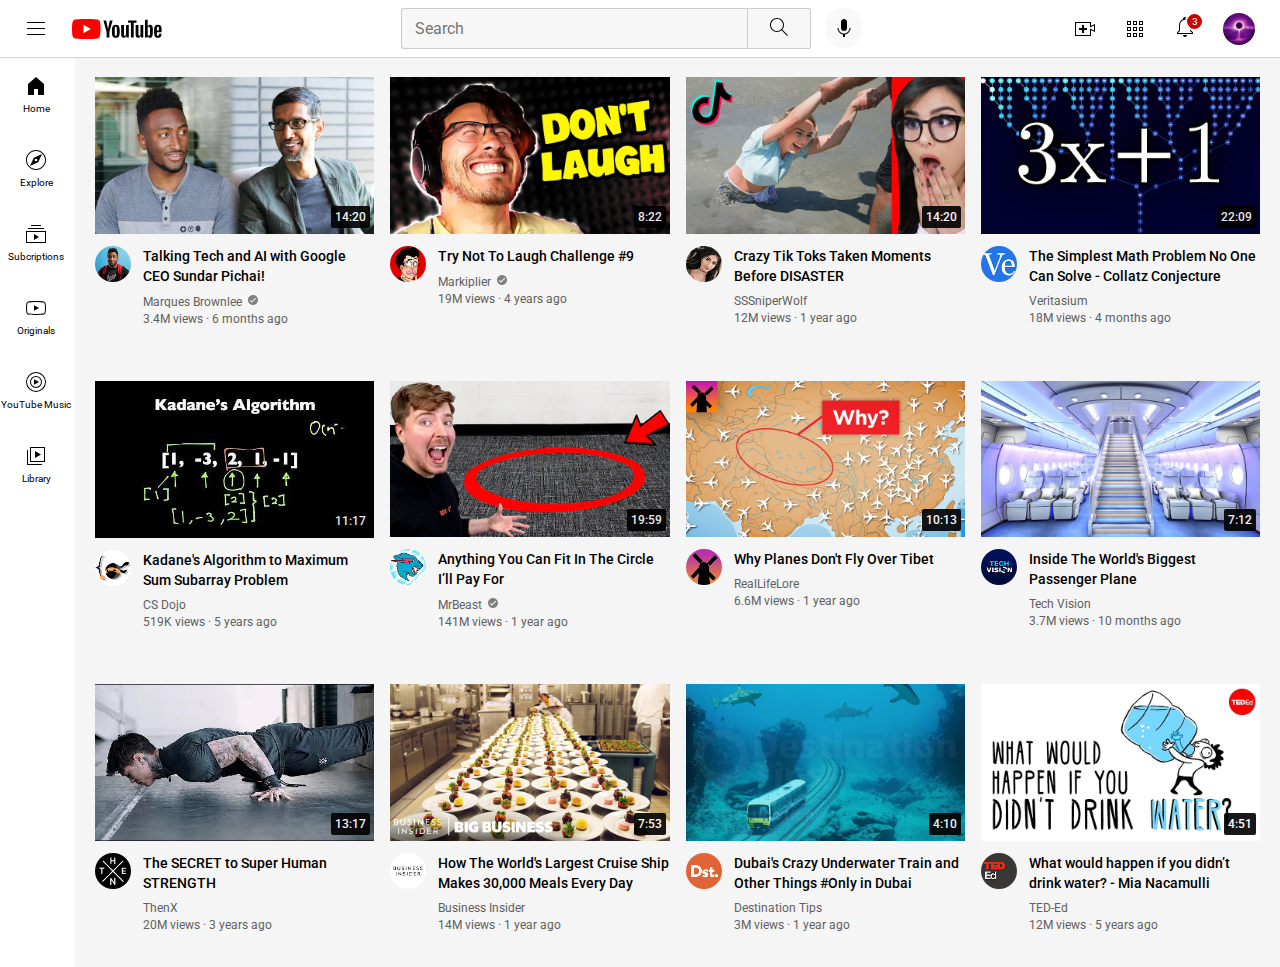
==== commit 477da1b7: "fixed design" ====
--- a/src/index.html
+++ b/src/index.html
@@ -17,7 +17,6 @@
         </div>
         <div class="middle-section">
             <input type="text" class="ytb-input" placeholder="Search">
-        
             <button class="search-btn">
                 <img src="../icons/search.svg" alt="WTF?!?!" class="search-icon">
             </button>
--- a/src/header.css
+++ b/src/header.css
@@ -91,10 +91,9 @@
 }
 
 .search-btn {
-    height: 40px;
+    height: 41px;
     width: 84px;
     border: 1px solid #cccccc;
-    
     border-top-right-radius: 2px;
     border-bottom-right-radius: 2px;
     background-color: #f7f7f7;
